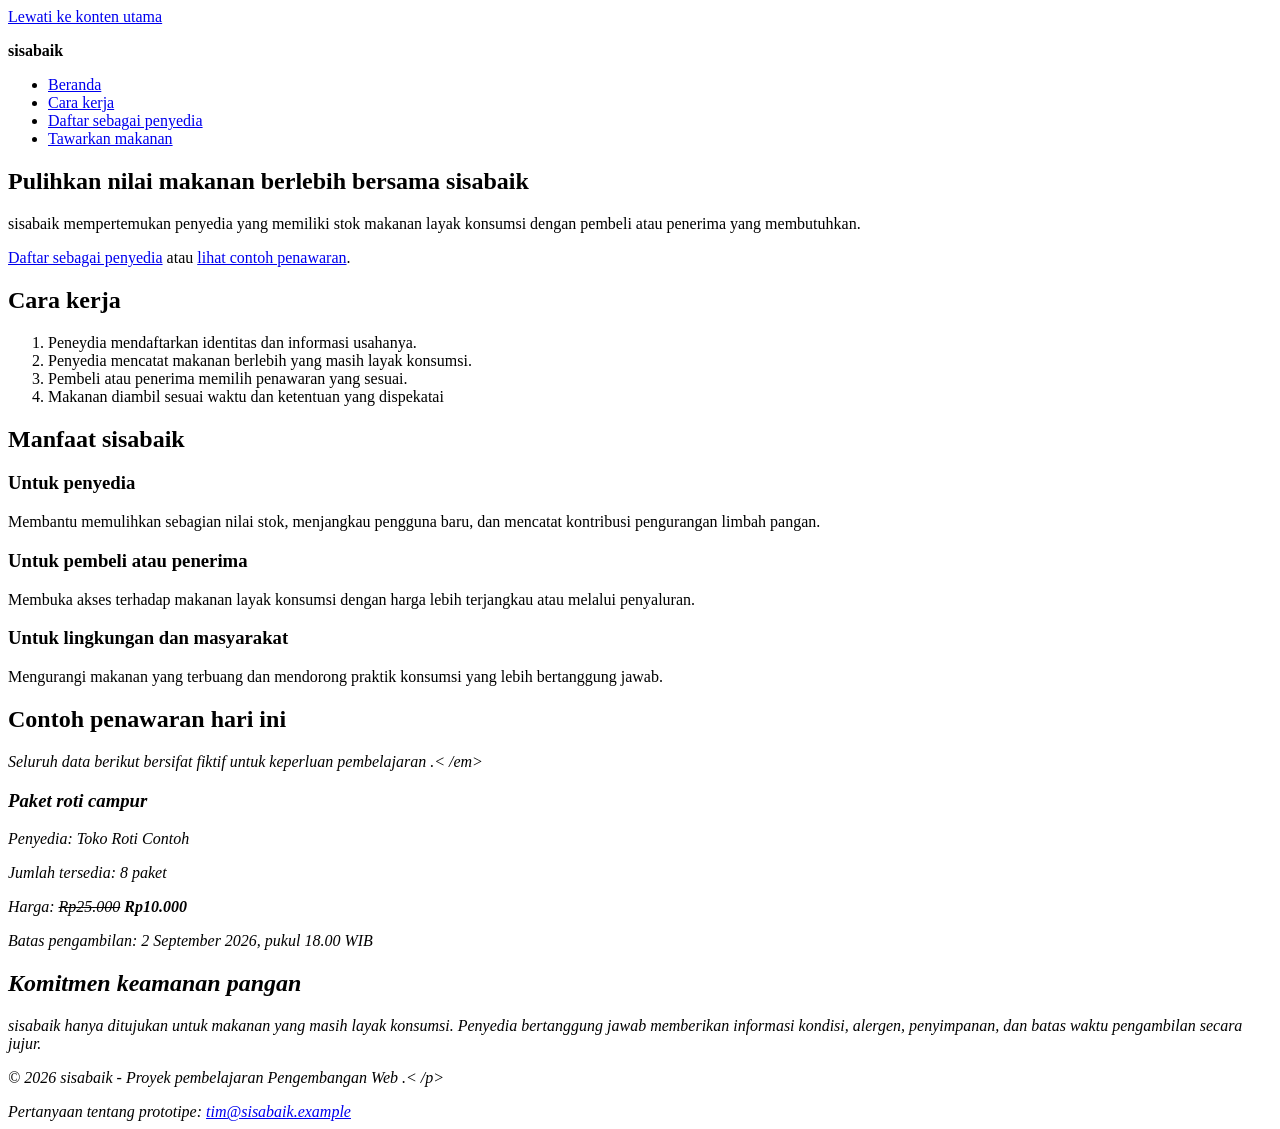
==== index.html @ f8d11198 "chore: initialize sisabaik project" ====
<!doctype html>
<html lang="id">
<head>
    <meta charset="UTF-8">
    <meta name="viewport" content="width=device-width, initial-scale=1.0">
    <meta
    name="description"
    content="sisabaik membantu penyedia menawarkan makanan berlebih agar tetap berniali,terjangkau, dan tidak terbuang sia-sia."
>
    <title>Beranda | sisabaik</title>
</head>
<body>
    <a href="#konten-utama">Lewati ke konten utama</a>

<header>
    <p><strong>sisabaik</strong></p>
    <nav aria-labe;+"l="Navigasi utama">
        <ul>
            <li><a href="index.html" aria-current="page">Beranda</a></li>
            <li><a href="#cara-kerja">Cara kerja</a></li>
            <li><a href="daftar-penyedia.html">Daftar sebagai penyedia</a></li>
            <li><a href="tawarkan-makanan.html">Tawarkan makanan</a></li>
        </ul>
    </nav>
</header>

<ma id="konten utama" tabindex="-1">
    <section aria-labelledby="judul-utama">
        <h1 id="judul-utama">Pulihkan nilai makanan berlebih bersama sisabaik</h1>
        <p>
        sisabaik mempertemukan penyedia yang memiliki stok makanan layak
        konsumsi dengan pembeli atau penerima yang membutuhkan.
        </p>
        <p>
            <a href="daftar-penyedia.html">Daftar sebagai penyedia</a>
            atau
            <a href="#penawaran-contoh">lihat contoh penawaran</a>.
        </p>
    </section>

    <section id="cara-kerja" aria-labelledby="judul-cara-kerja">
        <h2 id="judul-cara-kerja">Cara kerja</h2>
        <ol>
            <li>Peneydia mendaftarkan identitas dan informasi usahanya.</li>
            <li>Penyedia mencatat makanan berlebih yang masih layak konsumsi.</li>
            <li>Pembeli atau penerima memilih penawaran yang sesuai.</li>
            <li>Makanan diambil sesuai waktu dan ketentuan yang dispekatai</li>
        </ol>
        </section>

      <section aria-labelledby="judul-manfaat">
<h2 id="judul-manfaat">Manfaat sisabaik</h2>

<article>
<h3>Untuk penyedia</h3>
<p>
Membantu memulihkan sebagian nilai stok, menjangkau pengguna baru,
dan mencatat kontribusi pengurangan limbah pangan.
</p>
</article>

<article>
<h3>Untuk pembeli atau penerima</h3>
<p>
Membuka akses terhadap makanan layak konsumsi dengan harga lebih
terjangkau atau melalui penyaluran.

</p>
</article>

<article>
<h3>Untuk lingkungan dan masyarakat</h3>
<p>
Mengurangi makanan yang terbuang dan mendorong praktik konsumsi
yang lebih bertanggung jawab.
</p>
</article>
</section>

<section id="penawaran-contoh" aria-labelledby="judul-penawaran">
<h2 id="judul-penawaran">Contoh penawaran hari ini</h2>
<p><em>Seluruh data berikut bersifat fiktif untuk keperluan pembelajaran .< /em></p>

<article>
<h3>Paket roti campur</h3>
<p>Penyedia: Toko Roti Contoh</p>
<p>Jumlah tersedia: <data value="8">8 paket</data></p>
<p>Harga: <del>Rp25.000</del> <strong>Rp10.000</strong></p>
<p>
Batas pengambilan:
<time datetime="2026-09-02T18:00:00+07:00">
2 September 2026, pukul 18.00 WIB
</time>
</p>
</article>
</section>

<section aria-labelledby="judul-keamanan">
<h2 id="judul-keamanan">Komitmen keamanan pangan</h2>
<p>
    sisabaik hanya ditujukan untuk makanan yang masih layak konsumsi.
Penyedia bertanggung jawab memberikan informasi kondisi, alergen,
penyimpanan, dan batas waktu pengambilan secara jujur.
</p>
</section>
</main>

<footer>
<p>&copy; 2026 sisabaik - Proyek pembelajaran Pengembangan Web .< /p>
<address>
Pertanyaan tentang prototipe:
<a href="mailto:tim@sisabaik.example">tim@sisabaik.example</a>
</address>
</footer>
</body>
</html>
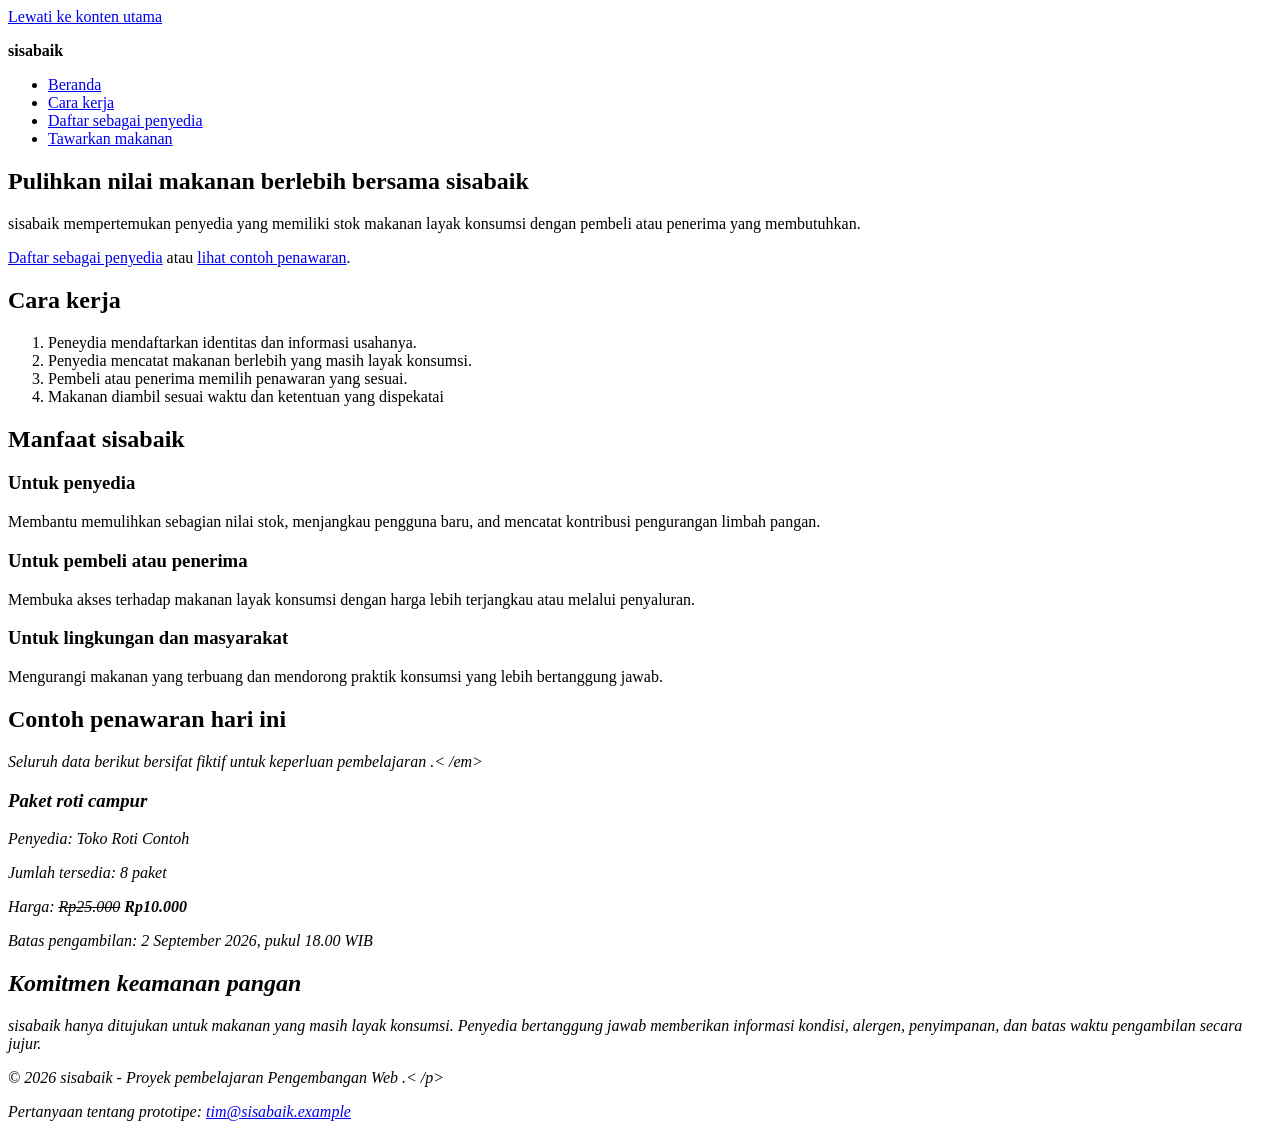
==== commit a732661d: "add seamantic sisabaik information page" ====
--- a/index.html
+++ b/index.html
@@ -49,33 +49,32 @@
         </section>
 
       <section aria-labelledby="judul-manfaat">
-<h2 id="judul-manfaat">Manfaat sisabaik</h2>
+    <h2 id="judul-manfaat">Manfaat sisabaik</h2>
 
-<article>
-<h3>Untuk penyedia</h3>
-<p>
-Membantu memulihkan sebagian nilai stok, menjangkau pengguna baru,
-dan mencatat kontribusi pengurangan limbah pangan.
-</p>
-</article>
+        <article>
+            <h3>Untuk penyedia</h3>
+            <p>
+            Membantu memulihkan sebagian nilai stok, menjangkau pengguna baru,
+            and mencatat kontribusi pengurangan limbah pangan.
+            </p>
+        </article>
 
-<article>
-<h3>Untuk pembeli atau penerima</h3>
-<p>
-Membuka akses terhadap makanan layak konsumsi dengan harga lebih
-terjangkau atau melalui penyaluran.
+        <article>
+            <h3>Untuk pembeli atau penerima</h3>
+            <p>
+            Membuka akses terhadap makanan layak konsumsi dengan harga lebih
+            terjangkau atau melalui penyaluran.
+            </p>
+        </article>
 
-</p>
-</article>
-
-<article>
-<h3>Untuk lingkungan dan masyarakat</h3>
-<p>
-Mengurangi makanan yang terbuang dan mendorong praktik konsumsi
-yang lebih bertanggung jawab.
-</p>
-</article>
-</section>
+        <article>
+            <h3>Untuk lingkungan dan masyarakat</h3>
+            <p>
+            Mengurangi makanan yang terbuang dan mendorong praktik konsumsi
+            yang lebih bertanggung jawab.
+            </p>
+        </article>
+    </section>
 
 <section id="penawaran-contoh" aria-labelledby="judul-penawaran">
 <h2 id="judul-penawaran">Contoh penawaran hari ini</h2>
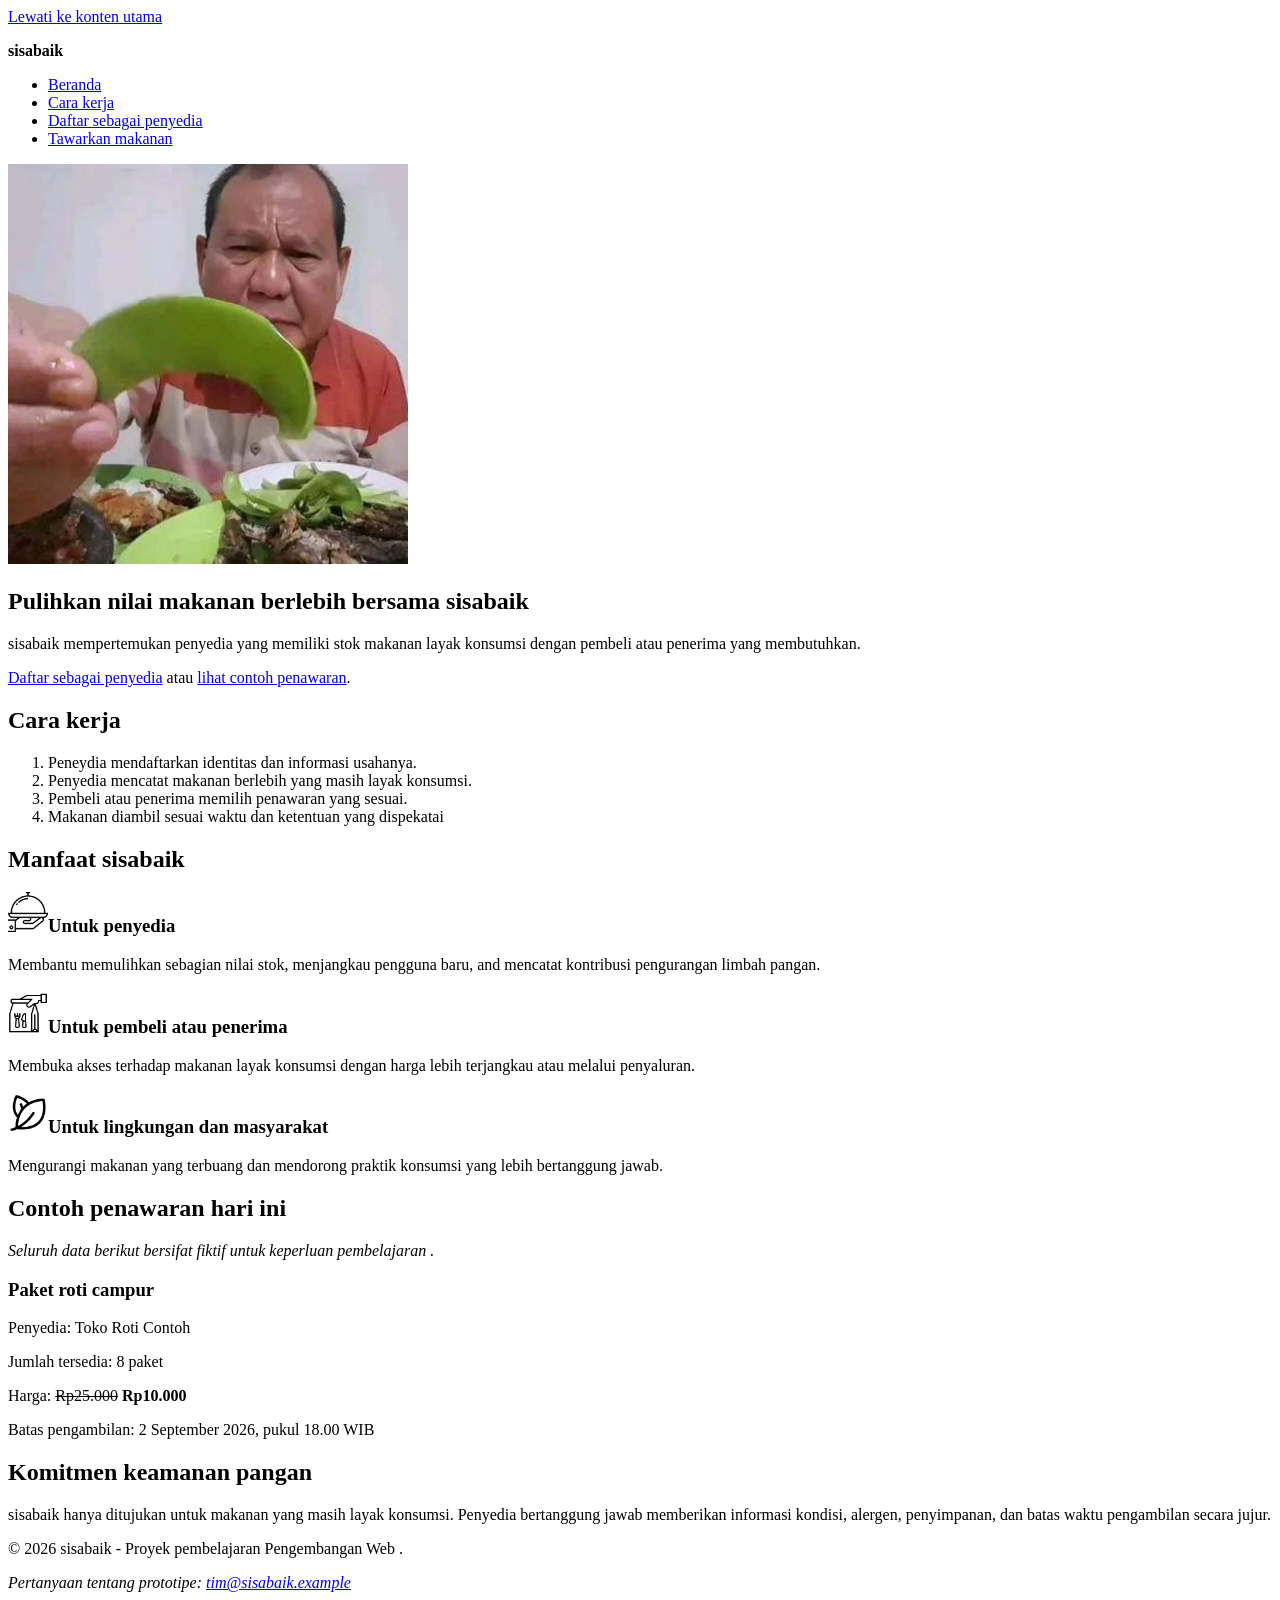
==== commit 564f57e8: "feat:fix error and adding image" ====
--- a/index.html
+++ b/index.html
@@ -14,7 +14,7 @@
 
 <header>
     <p><strong>sisabaik</strong></p>
-    <nav aria-labe;+"l="Navigasi utama">
+    <nav aria-label="Navigasi utama">
         <ul>
             <li><a href="index.html" aria-current="page">Beranda</a></li>
             <li><a href="#cara-kerja">Cara kerja</a></li>
@@ -24,8 +24,9 @@
     </nav>
 </header>
 
-<ma id="konten utama" tabindex="-1">
+<main id="konten-utama" tabindex="-1">
     <section aria-labelledby="judul-utama">
+        <img src="gambar/met-makan-smua.jpg" alt="Logo sisabaik yang menjadi identitas visual platform berbagi makanan berlebih" width="400" height="400">
         <h1 id="judul-utama">Pulihkan nilai makanan berlebih bersama sisabaik</h1>
         <p>
         sisabaik mempertemukan penyedia yang memiliki stok makanan layak
@@ -52,7 +53,7 @@
     <h2 id="judul-manfaat">Manfaat sisabaik</h2>
 
         <article>
-            <h3>Untuk penyedia</h3>
+            <h3><img src="gambar/tray.png" alt="Icon penyedia" width="40" height="40">Untuk penyedia</h3>
             <p>
             Membantu memulihkan sebagian nilai stok, menjangkau pengguna baru,
             and mencatat kontribusi pengurangan limbah pangan.
@@ -60,7 +61,7 @@
         </article>
 
         <article>
-            <h3>Untuk pembeli atau penerima</h3>
+            <h3><img src="gambar/take-away.png" alt="Icon pembeli" width="40" height="40">Untuk pembeli atau penerima</h3>
             <p>
             Membuka akses terhadap makanan layak konsumsi dengan harga lebih
             terjangkau atau melalui penyaluran.
@@ -68,7 +69,7 @@
         </article>
 
         <article>
-            <h3>Untuk lingkungan dan masyarakat</h3>
+            <h3><img src="gambar/leaf.png" alt="Icon lingkungan" width="40" height="40">Untuk lingkungan dan masyarakat</h3>
             <p>
             Mengurangi makanan yang terbuang dan mendorong praktik konsumsi
             yang lebih bertanggung jawab.
@@ -78,7 +79,7 @@
 
 <section id="penawaran-contoh" aria-labelledby="judul-penawaran">
 <h2 id="judul-penawaran">Contoh penawaran hari ini</h2>
-<p><em>Seluruh data berikut bersifat fiktif untuk keperluan pembelajaran .< /em></p>
+<p><em>Seluruh data berikut bersifat fiktif untuk keperluan pembelajaran .</em></p>
 
 <article>
 <h3>Paket roti campur</h3>
@@ -105,7 +106,7 @@
 </main>
 
 <footer>
-<p>&copy; 2026 sisabaik - Proyek pembelajaran Pengembangan Web .< /p>
+<p>&copy; 2026 sisabaik - Proyek pembelajaran Pengembangan Web .</p>
 <address>
 Pertanyaan tentang prototipe:
 <a href="mailto:tim@sisabaik.example">tim@sisabaik.example</a>
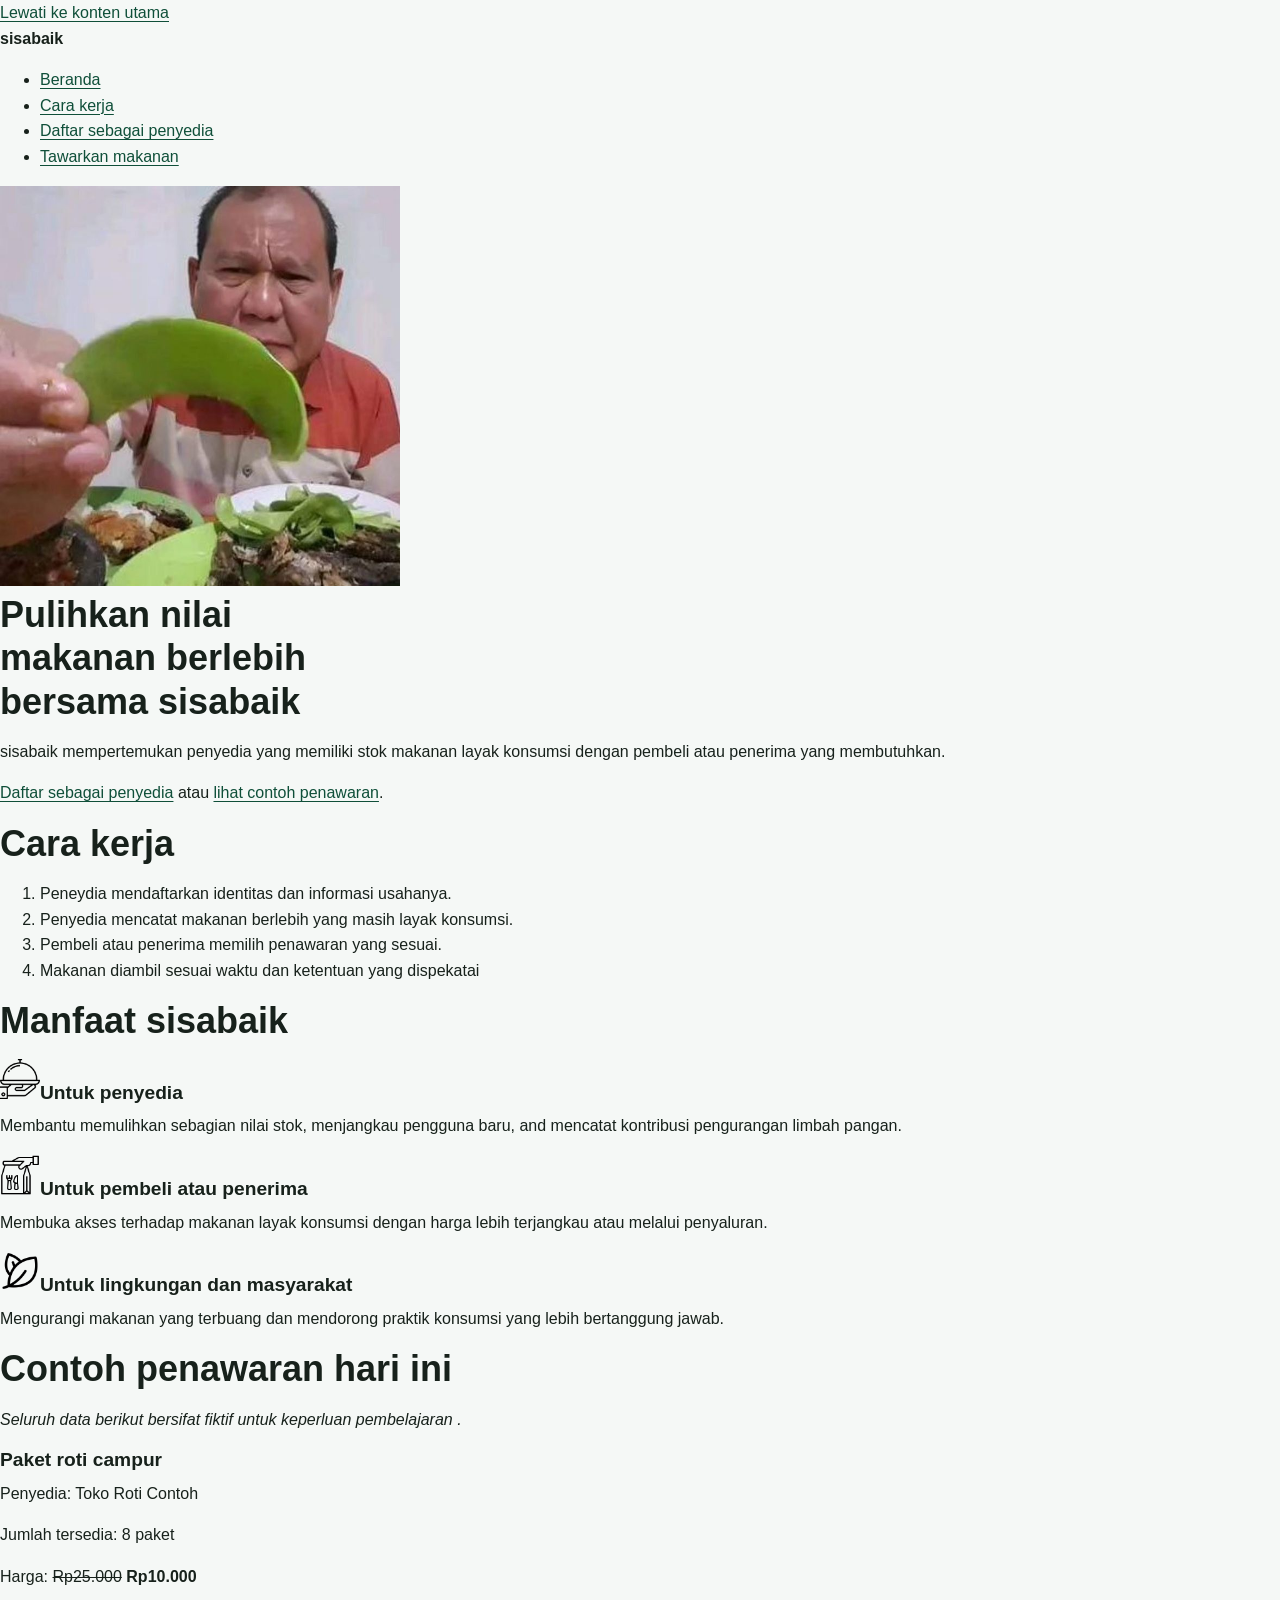
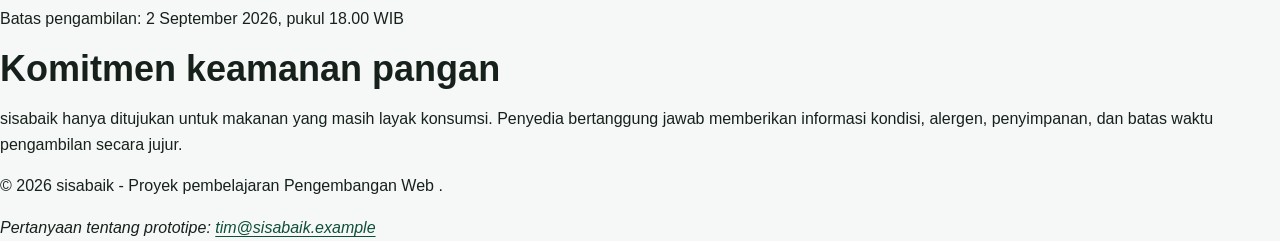
==== commit bbf3e01d: "feat: add responsive sisabaik visual system" ====
--- a/index.html
+++ b/index.html
@@ -1,5 +1,6 @@
 <!doctype html>
 <html lang="id">
+    <link rel="stylesheet" href="style.css">
 <head>
     <meta charset="UTF-8">
     <meta name="viewport" content="width=device-width, initial-scale=1.0">
--- a/style.css
+++ b/style.css
@@ -0,0 +1,416 @@
+:root {
+--color-primary: #176b4d;
+--color-primary-dark: #0f4f39;
+--color-primary-soft: #e8f5ef;
+--color-accent: #f2b84b;
+--color-text: #17211b;
+--color-muted: #52615a;
+--color-surface: #ffffff;
+--color-background: #f5f8f6;
+--color-border: #cbd8d1;
+--color-danger: #a52a2a;
+--shadow-card: 0 0.5rem 1.5rem rgb(23 33 27 / 10%);
+--radius-small: 0.5rem;
+--radius-medium: 0.9rem;
+--radius-large: 1.4rem;
+--content-width: 72rem;
+}
+
+*,
+*::before,
+*::after {
+  box-sizing: border-box;
+}
+
+html{scroll-behavior: smooth;}
+
+body{margin: 0; 
+    background-color: 
+    var(--color-background); 
+    color: var(--color-text); 
+    font-family: Arial, Helvetica, sans-serif; 
+    line-height: 1.6; font-size: 1rem;}
+
+    h1,
+h2,
+h3,
+p{margin-block-start: 0;}
+
+h1,
+h2,
+h3{line-height: 1.2; 
+}
+
+h1{
+    max-width: 18ch;
+    margin-block-end: 1rem;
+    font-size: clamp(1.5rem, 4vw, 2.25rem)
+}
+
+h2 {
+margin-block-end: 1rem;
+font-size: clamp(1.5rem, 4vw, 2.25rem);
+}
+
+h3 {
+margin-block-end: 0.6rem;
+font-size: 1.2rem;
+}
+
+a {
+color: var( --color-primary-dark);
+text-underline-offset: 0.2em;
+}
+
+a {
+    color: var(--color-primary-dark);
+    text-underline-offset: 0.2em;
+}
+
+a:hover {text-decoration-thickness: 0.18em;
+}
+
+:focus-visible {outline:0.2rem solid var(--color-accent);
+outline-offset:0.2rem;}
+
+.skip-link {position: absolute;
+inset-block-start: 0.5rem;
+inset-inline-start:0.5rem;
+z-index: 100;
+padding: 0.7rem 1rem;
+border-radius: var(--color-text);
+background: var(--color-surface);
+color: var(--color-surface);
+transform: translateY(-180%);
+}
+
+.skip-link:focus {transform: translateY(0);}
+
+.container {width: min(100% - 2rem, var(--content-width));
+margin-inline: auto;
+}
+
+.site-header {
+    background: var(--color-surface);
+    border-block-end: 0.062rem solid var(--color-border);
+}
+
+.header-layout {display: flex;
+flex-direction: column;
+gap: 0.75rem;
+padding-block: 1rem;}
+
+.brand {
+    margin: 0;
+    color: var(--color-primary-dark);
+    font-size: 1.4rem;
+    font-weight: 700;
+}
+
+.nav-list {
+    display: flex;
+    flex-wrap: wrap;
+    gap: 0.5rem 1rem;
+    margin: 0;
+    padding: 0;
+    list-style: none;
+}
+
+.nav-list a {
+    display: inline-block;
+    padding-block: 0.35rem;
+    font-weight: 700;
+}
+
+.nav-list a[aria-current="page"]
+{
+    color: var(--color-primary);
+    text-decoration-thickness: 0.2em;
+}
+
+.hero {
+    padding-block: clamp(3rem, 10vw, 7rem);
+    background: linear-gradient(135deg, rgb(232 245 239 / 95%), rgb(255 255 255 / 95%));
+}
+
+.hero-layout {
+    display: grid;
+    gap: 2rem;
+    align-items: center;
+}
+
+.eyebrow {
+    margin-block-end: 0.5rem;
+    color: var(--color-primary-dark);
+    font-weight: 700;
+    letter-spacing: 0.05em;
+    text-transform: uppercase;
+}
+
+.lead{
+    max-width: 62ch;
+    color: var(--color-muted);
+    font-size: 1.1rem;
+}
+
+.hero-panel {
+    padding: 1.5rem;
+    border: 0.062rem solid var(--color-border);
+    border-radius: var(--radius-large);
+    background: var(--color-surface);
+    box-shadow: var(--shadow-card);
+}
+
+.hero-panel strong {
+    display: block;
+    color: var(--color-primary-dark);
+    font-size: 2rem;
+}
+
+.button-group,
+.form-actions {
+    display: flex;
+    flex-wrap: wrap;
+    gap: 0.75rem;
+    align-items: center;
+}
+
+.button {
+    display: inline-block;
+    padding: 0.75rem 1.5rem;
+    border: 0.125rem solid var(--color-primary);
+    border-radius: var(--radius-small);
+    background: var(--color-primary);
+    color: var(--color-surface);
+    font: inherit;
+    font-weight: 700;
+    line-height: 1.2;
+    text-decoration: none;
+    cursor: pointer;
+}
+
+.button:hover {
+    background: var(--color-primary-dark);
+    border-color: var(--color-primary-dark);
+}
+
+.button-secondary {
+    background: transparent;
+    color: var(--color-primary-dark);
+}
+
+.section {
+    padding-block: clamp(2.5rem, 7vw, 5rem);
+}
+
+.section-alt {
+    background: var(--color-surface);
+}
+
+.section-intro {
+    max-width: 62ch;
+    color: var(--color-muted);
+}
+
+.step-grid,
+.benefit-grid,
+.offer-grid {
+    display: grid;
+    grid-template-columns: 1fr;
+    gap: 1rem;
+}
+
+.card {
+    padding: 1.25rem;
+    border: 0.062rem solid var(--color-border);
+    border-radius: var(--radius-large);
+    background: var(--color-surface);
+    box-shadow: var(--shadow-card);
+}
+
+.step-number {
+    display: inline-grid;
+    width: 2.25rem;
+    height: 2.25rem;
+    margin-block-end: 0.75rem;
+    place-items: center;
+    border-radius: 50%;
+    background: var(--color-primary-soft);
+    color: var(--color-primary-dark);
+    font-weight: 700;
+}
+
+.offer-card {
+    display: flex;
+    flex-direction: column;
+    overflow: hidden;
+    border: 0.062rem solid var(--color-border);
+    border-radius: var(--radius-medium);
+    background: var(--color-surface);
+    box-shadow: var(--shadow-card);
+}
+
+.offer-card __ content {
+display: flex;
+flex: 1;
+flex-direction: column;
+padding: 1.25rem;
+}
+
+.offer-card_meta {
+color: var( --color-muted);
+}
+
+.offer-card_price {
+margin-block-start: auto;
+font-size: 1.15rem;
+}
+
+.badge{
+    display: inline-block;
+    width: fit-content;
+    margin-block-end: 0.75rem;
+    padding: 0.25rem 0.6rem;
+    border-radius: 999px;
+    background: var(--color-primary-soft);
+    color: var(--color-primary-dark);
+    font-size: 0.85rem;
+    font-weight: 700;
+}
+
+.notice {
+    padding: 1rem;
+    border-inline-start: 0.3rem solid var(--color-primary);
+    border-radius: var(--radius-small) ;
+    background: var(--color-primary-soft);
+}
+
+.page-heading {
+    padding-block: clamp(2.5rem, 7vw, 5rem) 2rem;
+}
+
+.form-card {
+max-width: 56rem;
+margin-block-end: 3rem;
+padding: clamp(1rem, 4vw, 2rem);
+border: 0.0625rem solid var( --color-border);
+border-radius: var( --radius-large);
+background: var( --color-surface);
+box-shadow: var( --shadow-card);
+}
+
+.form-section {
+margin: 0 0 1.5rem;
+padding: 1.25rem;
+border: 0.0625rem solid var( --color-border);
+border-radius: var( --radius-medium);
+}
+
+.form-section legend {
+padding-inline: 0.4rem;
+color: var( --color-primary-dark);
+font-size: 1.1rem;
+font-weight: 700;
+}
+
+label {
+display: inline-block;
+margin-block-end: 0.35rem;
+font-weight: 700;
+}
+
+input,
+select,
+textarea {
+width: 100%;
+padding: 0.7rem 0.75rem;
+border: 0.0625rem solid #809087;
+border-radius: var( --radius-small);
+background: var( --color-surface);
+color: var( --color-text);
+font: inherit;
+}
+
+textarea {
+resize: vertical;
+}
+
+input:focus,
+select:focus,
+textarea:focus {
+border-color: var( --color-primary-dark);
+}
+
+input[type="checkbox"],
+input[type="radio"] {
+    width: 1.1rem;
+    height: 1.1rem;
+    margin: 0.2rem 0 0;
+    accent-color: var(--color-primary);
+}
+
+.required-note {
+color: var( --color-muted);
+}
+
+.site-footer {
+padding-block: 2rem;
+background: var( --color-primary-dark);
+color: var( --color-surface);
+}
+
+.site-footer a {
+color: var( --color-surface);
+}
+
+.footer-layout {
+display: flex;
+flex-direction: column;
+gap: 0.5rem;
+}
+
+.footer-layout p,
+.footer-layout address {
+margin: 0;
+}
+
+@media (min-width: 48rem) {
+    .header-layout{
+    flex-direction: row;
+    justify-content: space-between;
+    align-items: center;
+    }
+}
+
+.hero-layout {
+grid-template-columns: minmax(0, 1.5fr) minmax(15rem, 0.7fr);
+}
+
+.steps-grid,
+.benefit-grid {
+grid-template-columns: repeat(3, minmax(0, 1fr));
+}
+
+.offer-grid {
+grid-template-columns: repeat(2, minmax(0, 1fr));
+}
+
+.footer-layout {
+flex-direction: row;
+justify-content: space-between;
+align-items: center;
+}
+
+
+@media (min-width: 68rem) {
+.offer-grid {
+grid-template-columns: repeat(3, minmax(0, 1fr));
+}
+}
+
+@media (prefers-reduced-motion: reduce) {
+html {
+scroll-behavior: auto;
+}
+}
+
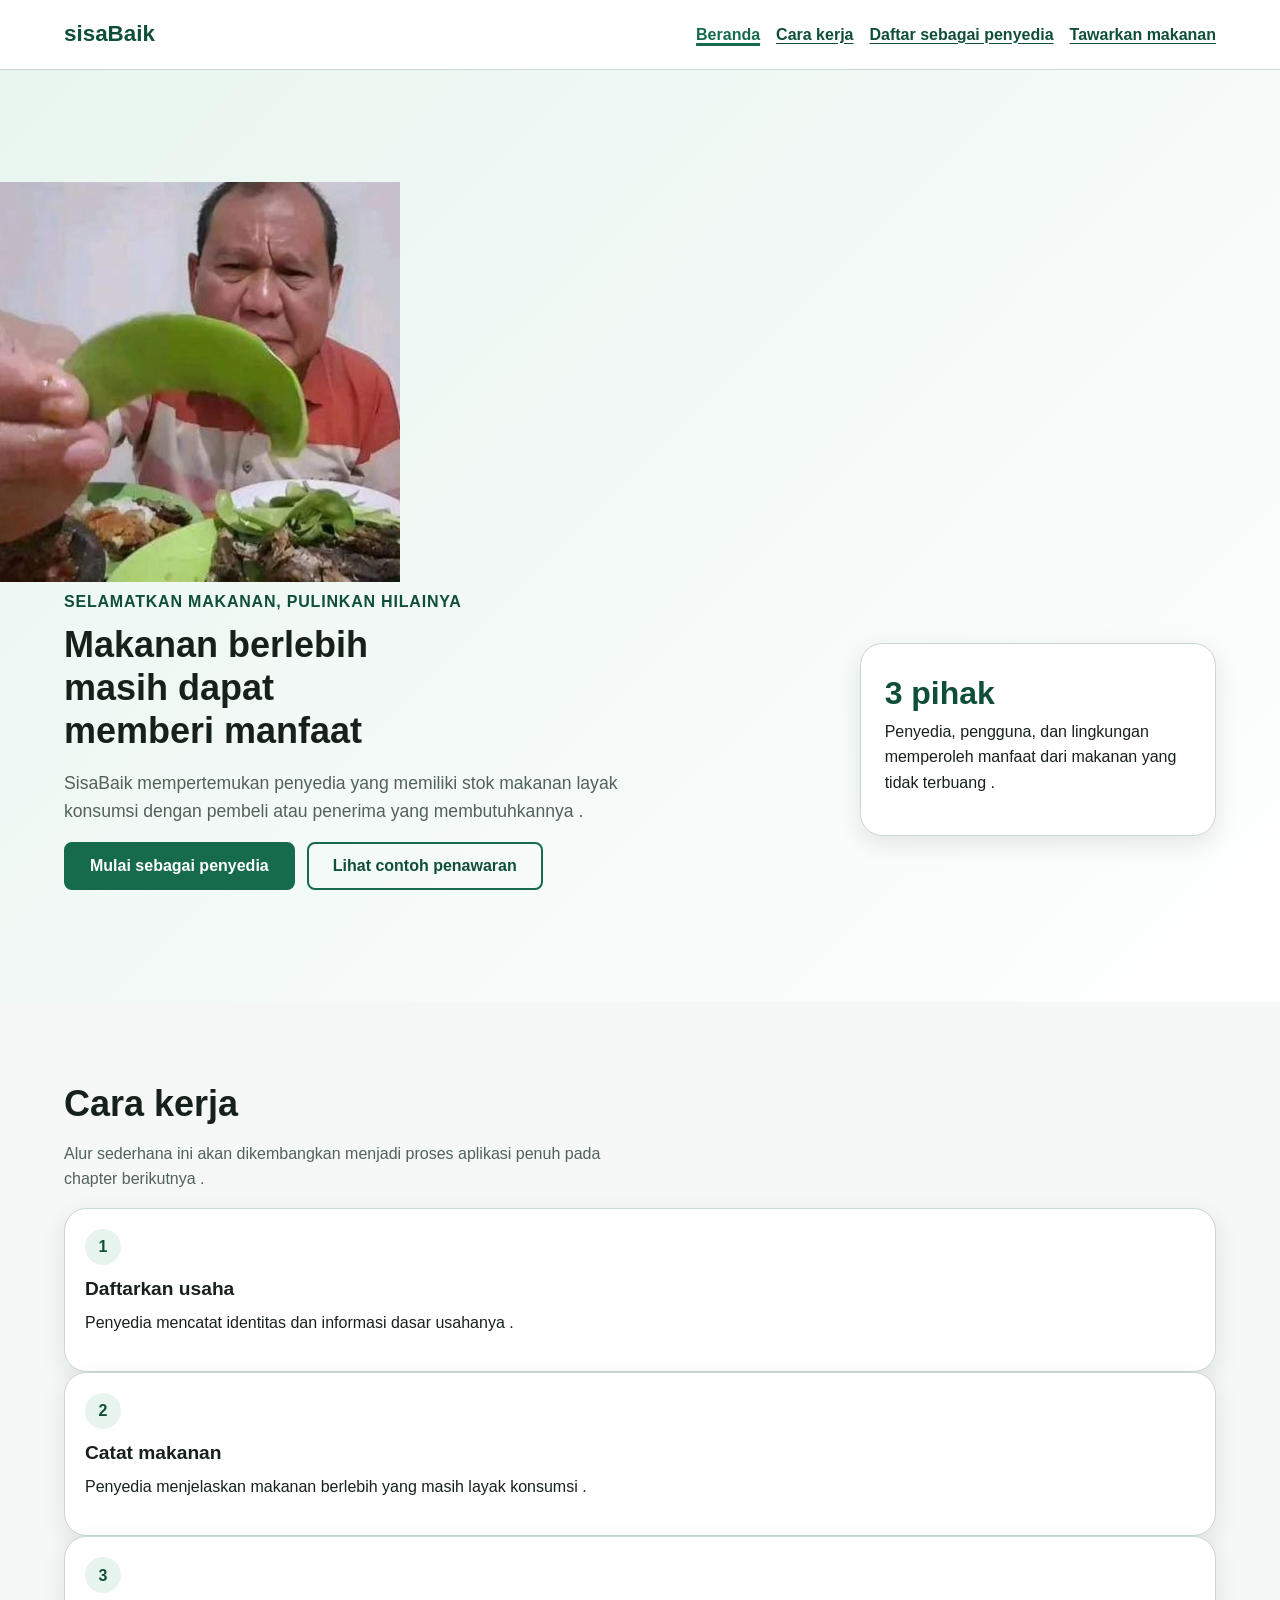
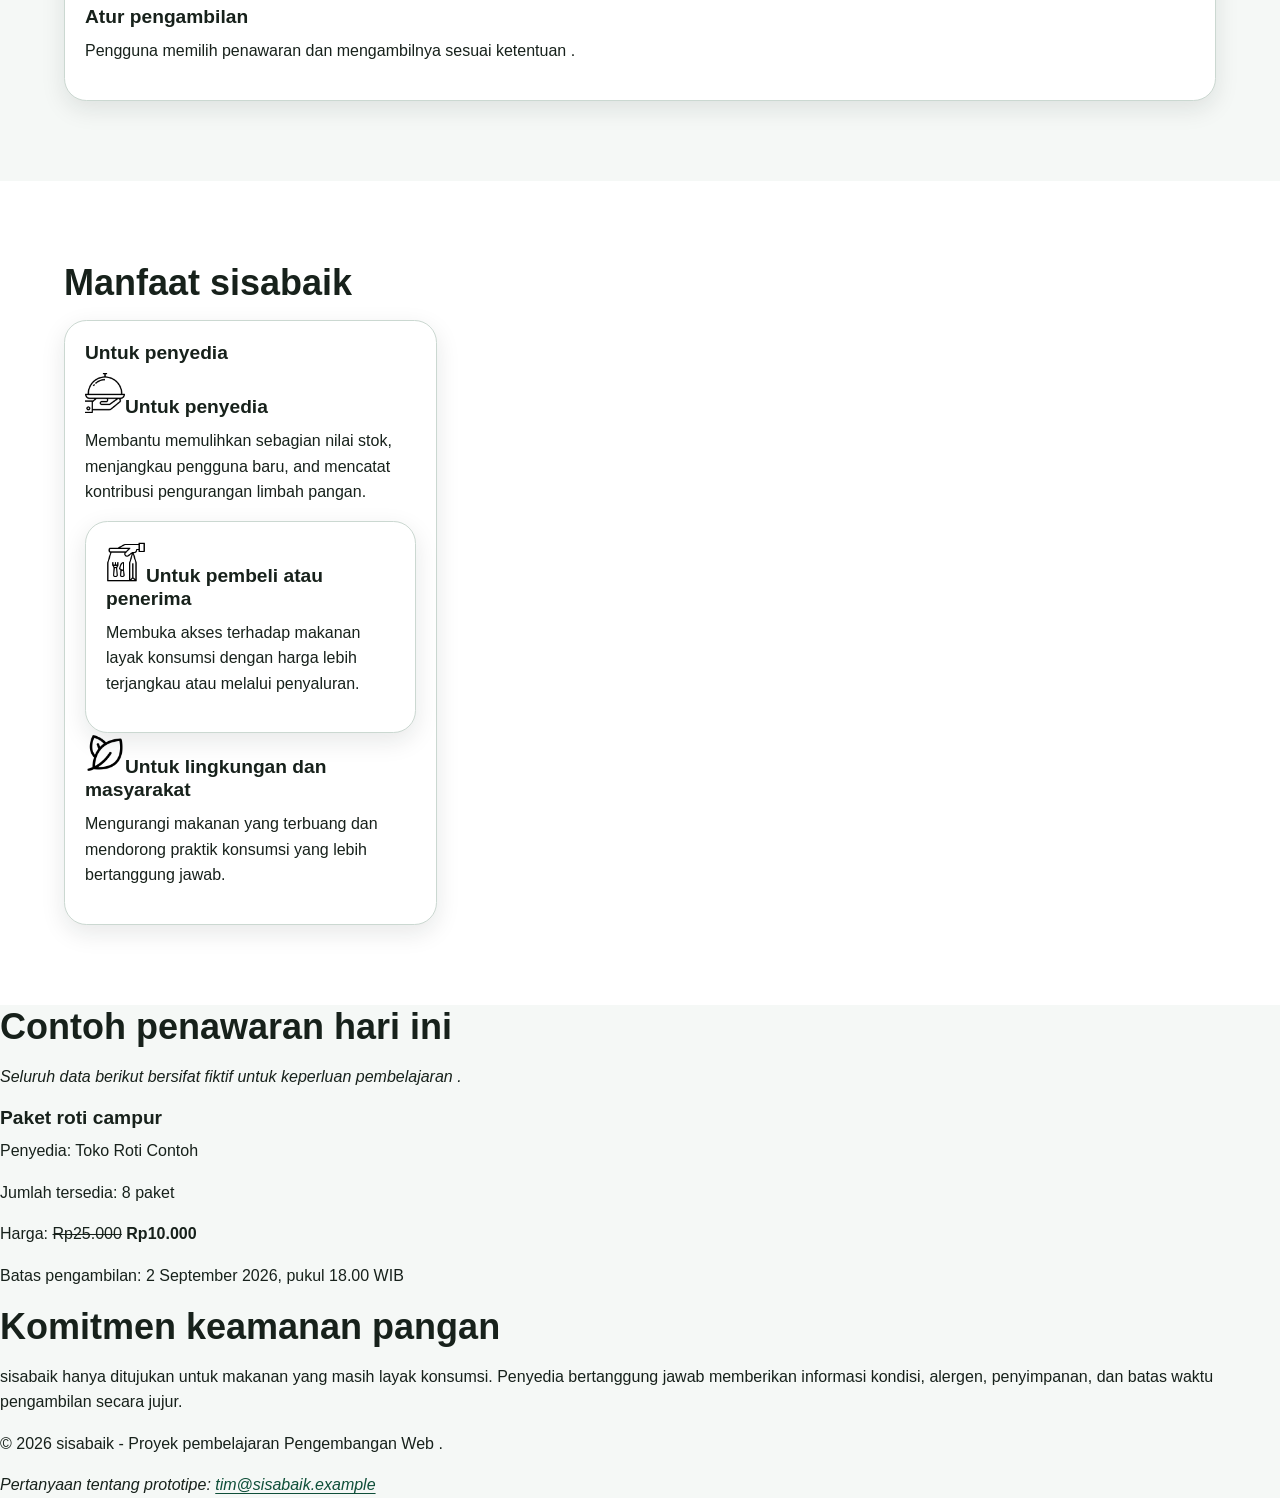
==== commit fe121509: "add style.css" ====
--- a/index.html
+++ b/index.html
@@ -1,6 +1,6 @@
 <!doctype html>
 <html lang="id">
-    <link rel="stylesheet" href="style.css">
+    
 <head>
     <meta charset="UTF-8">
     <meta name="viewport" content="width=device-width, initial-scale=1.0">
@@ -8,50 +8,80 @@
     name="description"
     content="sisabaik membantu penyedia menawarkan makanan berlebih agar tetap berniali,terjangkau, dan tidak terbuang sia-sia."
 >
-    <title>Beranda | sisabaik</title>
+   <title>Beranda | sisabaik</title>
+<link rel="stylesheet" href="style.css">
 </head>
+
 <body>
-    <a href="#konten-utama">Lewati ke konten utama</a>
+<a class="skip-link" href="#konten-utama">Lewati ke konten utama</a>
 
-<header>
-    <p><strong>sisabaik</strong></p>
-    <nav aria-label="Navigasi utama">
-        <ul>
+<header class="site-header">
+    <div class="container header-layout">
+        <p class="brand">sisaBaik</p>
+            <nav aria-label="Navigasi utama">
+    <ul class="nav-list">
             <li><a href="index.html" aria-current="page">Beranda</a></li>
             <li><a href="#cara-kerja">Cara kerja</a></li>
             <li><a href="daftar-penyedia.html">Daftar sebagai penyedia</a></li>
             <li><a href="tawarkan-makanan.html">Tawarkan makanan</a></li>
-        </ul>
+    </ul>
     </nav>
+    </div>
 </header>
 
 <main id="konten-utama" tabindex="-1">
-    <section aria-labelledby="judul-utama">
+    <section class="hero" aria-labelledby="judul-utama">
         <img src="gambar/met-makan-smua.jpg" alt="Logo sisabaik yang menjadi identitas visual platform berbagi makanan berlebih" width="400" height="400">
-        <h1 id="judul-utama">Pulihkan nilai makanan berlebih bersama sisabaik</h1>
-        <p>
-        sisabaik mempertemukan penyedia yang memiliki stok makanan layak
-        konsumsi dengan pembeli atau penerima yang membutuhkan.
-        </p>
-        <p>
-            <a href="daftar-penyedia.html">Daftar sebagai penyedia</a>
-            atau
-            <a href="#penawaran-contoh">lihat contoh penawaran</a>.
-        </p>
-    </section>
-
-    <section id="cara-kerja" aria-labelledby="judul-cara-kerja">
-        <h2 id="judul-cara-kerja">Cara kerja</h2>
-        <ol>
-            <li>Peneydia mendaftarkan identitas dan informasi usahanya.</li>
-            <li>Penyedia mencatat makanan berlebih yang masih layak konsumsi.</li>
-            <li>Pembeli atau penerima memilih penawaran yang sesuai.</li>
-            <li>Makanan diambil sesuai waktu dan ketentuan yang dispekatai</li>
-        </ol>
+        <div class="container hero-layout">
+            <div>
+            <p class="eyebrow">selamatkan makanan, pulinkan hilainya</p>
+            <h1 id="judul-utama">Makanan berlebih masih dapat memberi manfaat</h1>
+            <p class="lead">SisaBaik mempertemukan penyedia yang memiliki stok makanan layak konsumsi dengan pembeli
+                atau penerima yang membutuhkannya .</p>
+        <div class="button-group">
+        <a class="button" href="daftar-penyedia.html">Mulai sebagai penyedia</a>
+        <a class="button button-secondary" href="#penawaran-contoh">Lihat contoh penawaran</a>
+       </div>
+        </div>
+            <aside class="hero-panel" aria-label="Ringkasan manfaat SisaBaik">
+            <strong>3 pihak</strong>
+            <p>Penyedia, pengguna, dan lingkungan memperoleh manfaat dari makanan yang tidak terbuang .</p>
+            </aside>
+            </div>
         </section>
 
-      <section aria-labelledby="judul-manfaat">
+   <section class="section" id="cara-kerja" aria-labelledby="judul-cara-kerja">
+        <div class="container">
+            <h2 id="judul-cara-kerja">Cara kerja</h2>
+                <p class="section-intro">Alur sederhana ini akan dikembangkan menjadi proses aplikasi penuh pada chapter berikutnya .
+
+                </p>
+        <div class="steps-grid">
+        <article class="card">
+        <span class="step-number" aria-hidden="true">1</span>
+        <h3>Daftarkan usaha</h3>
+        <p>Penyedia mencatat identitas dan informasi dasar usahanya .</p>
+        </article>
+        <article class="card">
+        <span class="step-number" aria-hidden="true">2</span>
+        <h3>Catat makanan</h3>
+        <p>Penyedia menjelaskan makanan berlebih yang masih layak konsumsi .</p>
+        </article>
+        <article class="card">
+        <span class="step-number" aria-hidden="true">3</span>
+        <h3>Atur pengambilan</h3>
+        <p>Pengguna memilih penawaran dan mengambilnya sesuai ketentuan .</p>
+        </article>
+        </div>
+        </div>
+        </section>
+
+      <section class="section section-alt" aria-labelledby="judul-manfaat">
+        <div class="container">
     <h2 id="judul-manfaat">Manfaat sisabaik</h2>
+        <div class="benefit-grid">
+        <article class="card">
+        <h3>Untuk penyedia</h3>
 
         <article>
             <h3><img src="gambar/tray.png" alt="Icon penyedia" width="40" height="40">Untuk penyedia</h3>
@@ -61,7 +91,7 @@
             </p>
         </article>
 
-        <article>
+        <article class="card">
             <h3><img src="gambar/take-away.png" alt="Icon pembeli" width="40" height="40">Untuk pembeli atau penerima</h3>
             <p>
             Membuka akses terhadap makanan layak konsumsi dengan harga lebih
